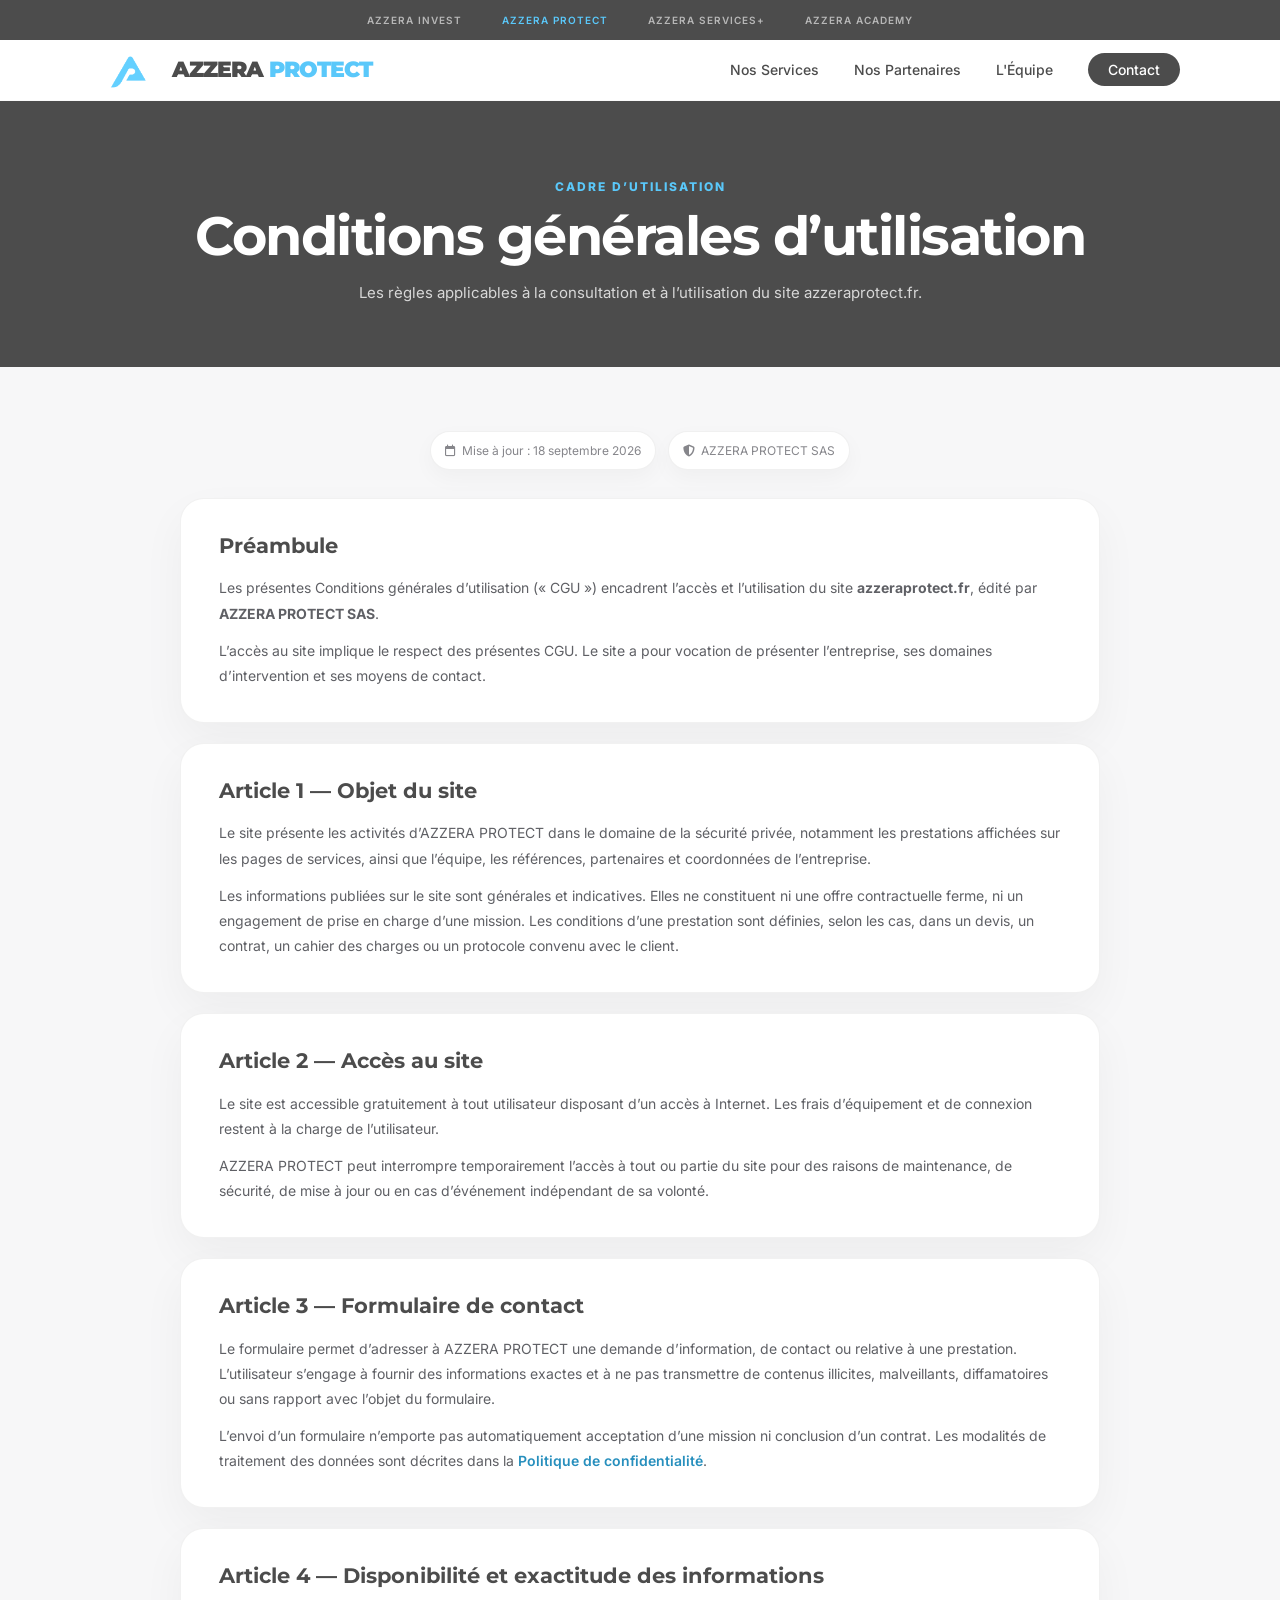
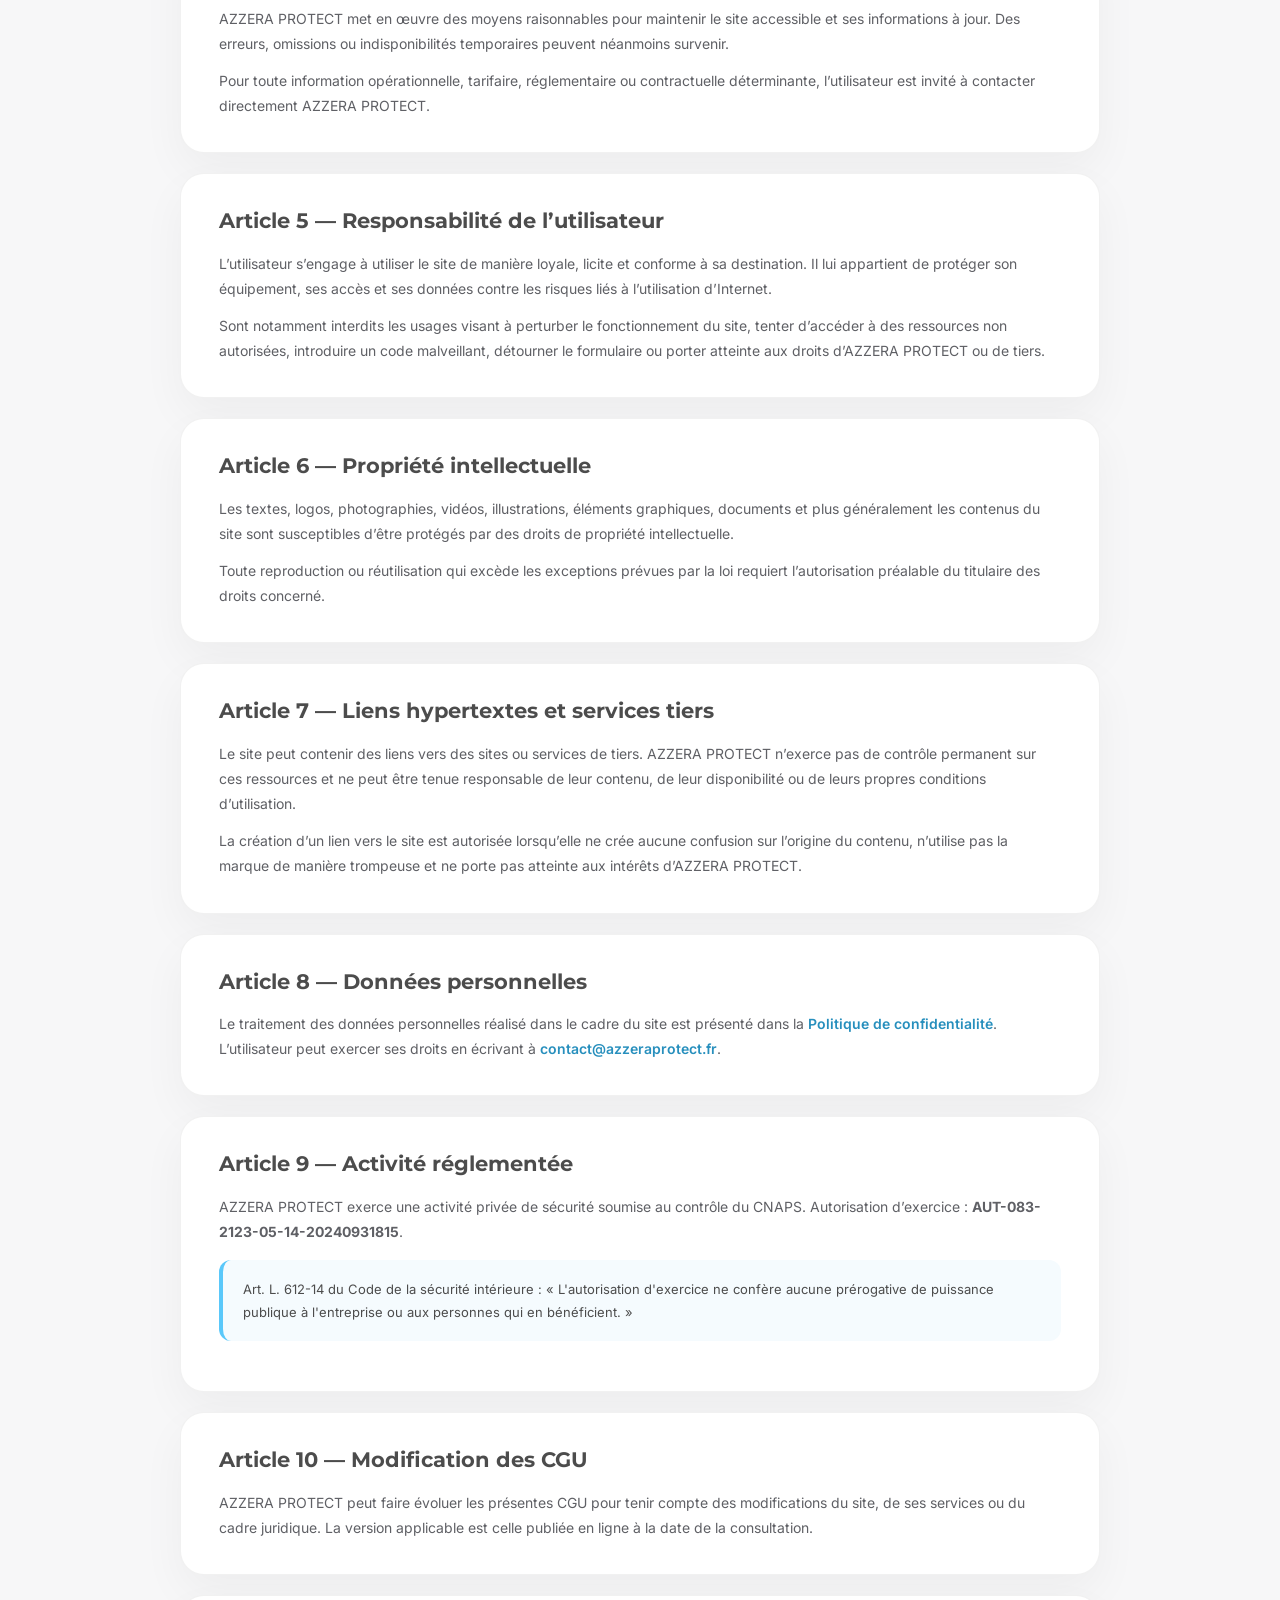
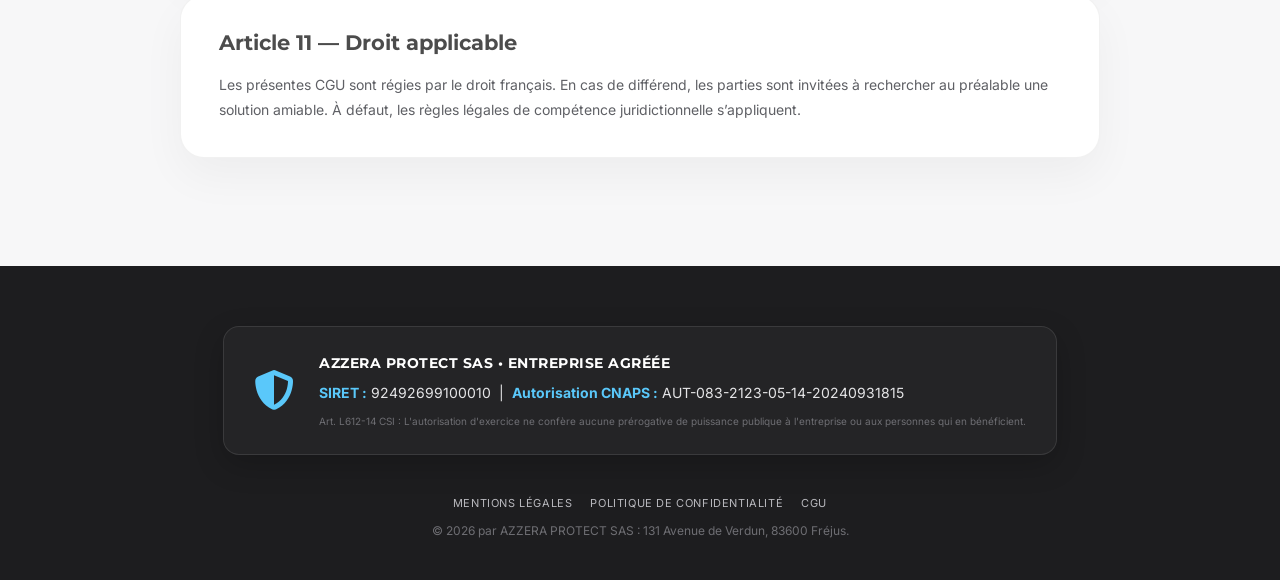
==== cgu.html @ c3b315dc "Add files via upload" ====
<!DOCTYPE html>
<html lang="fr">
<head>
    <meta charset="UTF-8">
    <meta name="viewport" content="width=device-width, initial-scale=1.0">
    <title>Conditions générales d’utilisation | Azzera Protect</title>
    <meta name="description" content="Conditions générales d’utilisation du site Azzera Protect et règles applicables à l’accès au site et au formulaire de contact.">
    <meta name="author" content="Azzera Protect">
    <meta name="robots" content="index, follow">
    <meta name="theme-color" content="#4c4c4c">
    <link rel="canonical" href="https://azzeraprotect.fr/cgu.html">
    <meta property="og:locale" content="fr_FR">
    <meta property="og:type" content="website">
    <meta property="og:site_name" content="Azzera Protect">
    <meta property="og:title" content="Conditions générales d’utilisation | Azzera Protect">
    <meta property="og:description" content="Conditions générales d’utilisation du site Azzera Protect et règles applicables à l’accès au site et au formulaire de contact.">
    <meta property="og:url" content="https://azzeraprotect.fr/cgu.html">
    <meta property="og:image" content="https://azzeraprotect.fr/img/logo-protect.png">
    <meta name="twitter:card" content="summary">
    <meta name="twitter:title" content="Conditions générales d’utilisation | Azzera Protect">
    <meta name="twitter:description" content="Conditions générales d’utilisation du site Azzera Protect et règles applicables à l’accès au site et au formulaire de contact.">

    <link rel="icon" type="image/png" href="img/favicon.png">
    <link rel="apple-touch-icon" href="img/favicon.png">
    <link rel="shortcut icon" href="img/favicon.png">
    <link rel="preconnect" href="https://fonts.googleapis.com">
    <link rel="preconnect" href="https://fonts.gstatic.com" crossorigin>
    <link href="https://fonts.googleapis.com/css2?family=Inter:wght@300;400;500;600&family=Montserrat:wght@700;800;900&display=swap" rel="stylesheet">
    <link rel="stylesheet" href="https://cdnjs.cloudflare.com/ajax/libs/font-awesome/6.4.0/css/all.min.css">
    <link rel="stylesheet" href="css/style.css">

    <style>
        .legal-hero{background:var(--azzera-gray);color:#fff;padding:72px 0 62px;text-align:center}
        .legal-hero .eyebrow{display:inline-block;color:var(--blue-protect);font-size:12px;font-weight:800;letter-spacing:2px;text-transform:uppercase;margin-bottom:12px}
        .legal-hero h2{font-family:var(--font-titles);font-size:clamp(32px,5vw,54px);line-height:1.05;letter-spacing:-1.5px;margin:0 0 16px}
        .legal-hero p{max-width:780px;margin:0 auto;color:rgba(255,255,255,.78);font-size:15px}
        .legal-main{background:#f7f7f8;padding:64px 0 88px}
        .legal-layout{max-width:980px;margin:0 auto}
        .legal-meta{display:flex;gap:12px;flex-wrap:wrap;justify-content:center;margin-bottom:28px}
        .legal-pill{background:#fff;border:1px solid rgba(0,0,0,.06);border-radius:999px;padding:9px 14px;font-size:12px;color:var(--apple-gray);box-shadow:0 8px 22px rgba(0,0,0,.035)}
        .legal-card{background:#fff;border:1px solid rgba(0,0,0,.055);border-radius:24px;padding:34px 38px;margin-bottom:20px;box-shadow:0 18px 45px rgba(0,0,0,.045)}
        .legal-card h3{font-family:var(--font-titles);font-size:21px;line-height:1.25;color:var(--apple-black);margin:0 0 16px}
        .legal-card h4{font-size:15px;color:var(--apple-black);margin:22px 0 8px}
        .legal-card p,.legal-card li{font-size:14px;color:#5f6065;line-height:1.8}
        .legal-card p+p{margin-top:12px}
        .legal-card ul{padding-left:20px;margin:10px 0}
        .legal-card a{color:#278fbd;text-decoration:none;font-weight:600}
        .legal-card a:hover{text-decoration:underline}
        .legal-highlight{border-left:4px solid var(--blue-protect);background:#f5fbfe;padding:18px 20px;border-radius:12px;margin:16px 0;color:#4c4c4c;font-size:13px;line-height:1.75}
        .legal-grid{display:grid;grid-template-columns:1fr 1fr;gap:16px}
        .legal-info{background:#fafafa;border-radius:16px;padding:18px 20px;border:1px solid rgba(0,0,0,.04)}
        .legal-info strong{display:block;font-size:11px;letter-spacing:1px;text-transform:uppercase;color:var(--apple-gray);margin-bottom:5px}
        .legal-info span,.legal-info a{font-size:14px;color:#4c4c4c;word-break:break-word}
        .legal-footer-links{display:flex;justify-content:center;gap:18px;flex-wrap:wrap;margin:16px 0 8px}
        .legal-footer-links a{color:#b8b8bd;text-decoration:none;font-size:11px;text-transform:uppercase;letter-spacing:.6px}
        .legal-footer-links a:hover{color:var(--blue-protect)}
        @media (max-width:760px){.legal-grid{grid-template-columns:1fr}.legal-card{padding:26px 22px}.legal-hero{padding:54px 0 48px}.legal-main{padding:42px 0 64px}}
    </style>


    <style>
        /* Liens légaux — finition premium sur toutes les pages */
        .legal-compliance .footer-links,
        .legal-links-pills {
            display: flex;
            justify-content: center;
            align-items: center;
            flex-wrap: wrap;
            gap: 12px;
            margin: 0 auto 34px;
        }

        .legal-compliance .footer-links a,
        .legal-links-pills a {
            display: inline-flex !important;
            align-items: center !important;
            justify-content: center !important;
            min-height: 44px;
            padding: 11px 20px !important;
            border: 1px solid rgba(255, 255, 255, 0.14) !important;
            border-radius: 999px !important;
            background: rgba(255, 255, 255, 0.055) !important;
            color: rgba(255, 255, 255, 0.86) !important;
            font-size: 13px !important;
            font-weight: 600 !important;
            letter-spacing: 0.15px !important;
            text-transform: none !important;
            text-decoration: none !important;
            box-shadow: 0 8px 24px rgba(0, 0, 0, 0.16) !important;
            -webkit-backdrop-filter: blur(12px);
            backdrop-filter: blur(12px);
            transition: transform .22s ease, border-color .22s ease,
                        background .22s ease, color .22s ease,
                        box-shadow .22s ease;
        }

        .legal-compliance .footer-links a:hover,
        .legal-links-pills a:hover {
            transform: translateY(-2px);
            border-color: rgba(90, 200, 250, 0.48) !important;
            background: rgba(90, 200, 250, 0.10) !important;
            color: #ffffff !important;
            box-shadow: 0 12px 28px rgba(0, 0, 0, 0.24),
                        0 0 0 1px rgba(90, 200, 250, 0.06) !important;
        }

        .legal-compliance .footer-links a:focus-visible,
        .legal-links-pills a:focus-visible {
            outline: 2px solid var(--blue-protect);
            outline-offset: 3px;
        }

        @media (max-width: 640px) {
            .legal-compliance .footer-links,
            .legal-links-pills {
                gap: 9px;
                margin-bottom: 28px;
            }

            .legal-compliance .footer-links a,
            .legal-links-pills a {
                width: 100%;
                max-width: 330px;
                padding: 11px 16px !important;
            }
        }
    </style>

</head>
<body>

    <nav class="topbar-corporate">
        <ul class="topbar-links">
            <li><a href="https://azzerainvest.fr">AZZERA INVEST</a></li>
            <li><a href="index.html" class="active">AZZERA PROTECT</a></li>
            <li><a href="https://azzeraservices.fr">AZZERA SERVICES+</a></li>
            <li><a href="https://azzera-academy.fr">AZZERA ACADEMY</a></li>
        </ul>
    </nav>
    <header class="main-header">
        <div class="container header-flex">
            <a class="logo" href="index.html" style="text-decoration:none;color:inherit;">
                <img src="img/logo-protect.png" alt="Logo Azzera Protect" class="header-logo">
                <h1>AZZERA <span>PROTECT</span></h1>
            </a>
            <nav class="main-nav">
                <ul>
                    <li><a href="services.html">Nos Services</a></li>
                    <li><a href="partenaires.html">Nos Partenaires</a></li>
                    <li><a href="equipe.html">L'Équipe</a></li>
                    <li><a href="contact.html" class="btn-contact-nav">Contact</a></li>
                </ul>
            </nav>
        </div>
    </header>

    <main>
        <section class="legal-hero">
            <div class="container">
                <span class="eyebrow">Cadre d’utilisation</span>
                <h2>Conditions générales d’utilisation</h2>
                <p>Les règles applicables à la consultation et à l’utilisation du site azzeraprotect.fr.</p>
            </div>
        </section>
        <section class="legal-main">
            <div class="container legal-layout">
                <div class="legal-meta">
                    <span class="legal-pill"><i class="fa-regular fa-calendar"></i>&nbsp; Mise à jour : 18 septembre 2026</span>
                    <span class="legal-pill"><i class="fa-solid fa-shield-halved"></i>&nbsp; AZZERA PROTECT SAS</span>
                </div>

                <section class="legal-card">
                    <h3>Préambule</h3>
                    <p>Les présentes Conditions générales d’utilisation (« CGU ») encadrent l’accès et l’utilisation du site <strong>azzeraprotect.fr</strong>, édité par <strong>AZZERA PROTECT SAS</strong>.</p>
                    <p>L’accès au site implique le respect des présentes CGU. Le site a pour vocation de présenter l’entreprise, ses domaines d’intervention et ses moyens de contact.</p>
                </section>

                <section class="legal-card">
                    <h3>Article 1 — Objet du site</h3>
                    <p>Le site présente les activités d’AZZERA PROTECT dans le domaine de la sécurité privée, notamment les prestations affichées sur les pages de services, ainsi que l’équipe, les références, partenaires et coordonnées de l’entreprise.</p>
                    <p>Les informations publiées sur le site sont générales et indicatives. Elles ne constituent ni une offre contractuelle ferme, ni un engagement de prise en charge d’une mission. Les conditions d’une prestation sont définies, selon les cas, dans un devis, un contrat, un cahier des charges ou un protocole convenu avec le client.</p>
                </section>

                <section class="legal-card">
                    <h3>Article 2 — Accès au site</h3>
                    <p>Le site est accessible gratuitement à tout utilisateur disposant d’un accès à Internet. Les frais d’équipement et de connexion restent à la charge de l’utilisateur.</p>
                    <p>AZZERA PROTECT peut interrompre temporairement l’accès à tout ou partie du site pour des raisons de maintenance, de sécurité, de mise à jour ou en cas d’événement indépendant de sa volonté.</p>
                </section>

                <section class="legal-card">
                    <h3>Article 3 — Formulaire de contact</h3>
                    <p>Le formulaire permet d’adresser à AZZERA PROTECT une demande d’information, de contact ou relative à une prestation. L’utilisateur s’engage à fournir des informations exactes et à ne pas transmettre de contenus illicites, malveillants, diffamatoires ou sans rapport avec l’objet du formulaire.</p>
                    <p>L’envoi d’un formulaire n’emporte pas automatiquement acceptation d’une mission ni conclusion d’un contrat. Les modalités de traitement des données sont décrites dans la <a href="politique-confidentialite.html">Politique de confidentialité</a>.</p>
                </section>

                <section class="legal-card">
                    <h3>Article 4 — Disponibilité et exactitude des informations</h3>
                    <p>AZZERA PROTECT met en œuvre des moyens raisonnables pour maintenir le site accessible et ses informations à jour. Des erreurs, omissions ou indisponibilités temporaires peuvent néanmoins survenir.</p>
                    <p>Pour toute information opérationnelle, tarifaire, réglementaire ou contractuelle déterminante, l’utilisateur est invité à contacter directement AZZERA PROTECT.</p>
                </section>

                <section class="legal-card">
                    <h3>Article 5 — Responsabilité de l’utilisateur</h3>
                    <p>L’utilisateur s’engage à utiliser le site de manière loyale, licite et conforme à sa destination. Il lui appartient de protéger son équipement, ses accès et ses données contre les risques liés à l’utilisation d’Internet.</p>
                    <p>Sont notamment interdits les usages visant à perturber le fonctionnement du site, tenter d’accéder à des ressources non autorisées, introduire un code malveillant, détourner le formulaire ou porter atteinte aux droits d’AZZERA PROTECT ou de tiers.</p>
                </section>

                <section class="legal-card">
                    <h3>Article 6 — Propriété intellectuelle</h3>
                    <p>Les textes, logos, photographies, vidéos, illustrations, éléments graphiques, documents et plus généralement les contenus du site sont susceptibles d’être protégés par des droits de propriété intellectuelle.</p>
                    <p>Toute reproduction ou réutilisation qui excède les exceptions prévues par la loi requiert l’autorisation préalable du titulaire des droits concerné.</p>
                </section>

                <section class="legal-card">
                    <h3>Article 7 — Liens hypertextes et services tiers</h3>
                    <p>Le site peut contenir des liens vers des sites ou services de tiers. AZZERA PROTECT n’exerce pas de contrôle permanent sur ces ressources et ne peut être tenue responsable de leur contenu, de leur disponibilité ou de leurs propres conditions d’utilisation.</p>
                    <p>La création d’un lien vers le site est autorisée lorsqu’elle ne crée aucune confusion sur l’origine du contenu, n’utilise pas la marque de manière trompeuse et ne porte pas atteinte aux intérêts d’AZZERA PROTECT.</p>
                </section>

                <section class="legal-card">
                    <h3>Article 8 — Données personnelles</h3>
                    <p>Le traitement des données personnelles réalisé dans le cadre du site est présenté dans la <a href="politique-confidentialite.html">Politique de confidentialité</a>. L’utilisateur peut exercer ses droits en écrivant à <a href="mailto:contact@azzeraprotect.fr">contact@azzeraprotect.fr</a>.</p>
                </section>

                <section class="legal-card">
                    <h3>Article 9 — Activité réglementée</h3>
                    <p>AZZERA PROTECT exerce une activité privée de sécurité soumise au contrôle du CNAPS. Autorisation d’exercice : <strong>AUT-083-2123-05-14-20240931815</strong>.</p>
                    <div class="legal-highlight">Art. L. 612-14 du Code de la sécurité intérieure : « L'autorisation d'exercice ne confère aucune prérogative de puissance publique à l'entreprise ou aux personnes qui en bénéficient. »</div>
                </section>

                <section class="legal-card">
                    <h3>Article 10 — Modification des CGU</h3>
                    <p>AZZERA PROTECT peut faire évoluer les présentes CGU pour tenir compte des modifications du site, de ses services ou du cadre juridique. La version applicable est celle publiée en ligne à la date de la consultation.</p>
                </section>

                <section class="legal-card">
                    <h3>Article 11 — Droit applicable</h3>
                    <p>Les présentes CGU sont régies par le droit français. En cas de différend, les parties sont invitées à rechercher au préalable une solution amiable. À défaut, les règles légales de compétence juridictionnelle s’appliquent.</p>
                </section>

            </div>
        </section>
    </main>

    <footer class="legal-compliance">
        <div class="official-badge-container">
            <div class="official-badge">
                <div class="badge-icon"><i class="fas fa-shield-halved"></i></div>
                <div class="badge-content">
                    <p class="badge-title">AZZERA PROTECT SAS • Entreprise Agréée</p>
                    <p class="badge-numbers"><strong>SIRET :</strong> 92492699100010 &nbsp;|&nbsp; <strong>Autorisation CNAPS :</strong> AUT-083-2123-05-14-20240931815</p>
                    <p class="small-text">Art. L612-14 CSI : L'autorisation d'exercice ne confère aucune prérogative de puissance publique à l'entreprise ou aux personnes qui en bénéficient.</p>
                </div>
            </div>
        </div>
        <div class="legal-footer-links">
            <a href="mentions-legales.html">Mentions légales</a>
            <a href="politique-confidentialite.html">Politique de confidentialité</a>
            <a href="cgu.html">CGU</a>
        </div>
        <div class="compliance-inner"><p>&copy; 2026 par AZZERA PROTECT SAS : 131 Avenue de Verdun, 83600 Fréjus.</p></div>
    </footer>

</body>
</html>
---- css/style.css ----
/* --- VARIABLES ET BASES --- */
:root {
    --blue-protect: #5AC8FA;
    --azzera-gray: #4c4c4c; 
    --apple-black: #4c4c4c; 
    --navy-black: #4c4c4c;  
    --apple-gray: #86868b;
    --apple-bg-light: #fafafa;
    --white: #ffffff;
    --font-main: 'Inter', -apple-system, sans-serif;
    --font-titles: 'Montserrat', sans-serif;
    --transition-fast: all 0.2s cubic-bezier(0.4, 0, 0.2, 1);
    --transition-mid: all 0.4s cubic-bezier(0.4, 0, 0.2, 1);
    --transition-slow: all 0.8s cubic-bezier(0.4, 0, 0.2, 1);
}

* {
    margin: 0;
    padding: 0;
    box-sizing: border-box;
}

html {
    scroll-behavior: smooth;
    overflow-x: hidden;
}

body {
    font-family: var(--font-main);
    color: var(--apple-black);
    background-color: var(--white);
    line-height: 1.6;
    -webkit-font-smoothing: antialiased;
    overflow-x: hidden;
}

.container {
    max-width: 1140px;
    margin: 0 auto;
    padding: 0 30px;
}

.text-center {
    text-align: center;
}

section {
    scroll-margin-top: 90px;
    position: relative;
}

/* --- TYPOGRAPHIES & TITRES MODERNES --- */
.modern-heading {
    text-align: center;
    margin-bottom: 60px;
}

.heading-subtitle {
    display: block;
    font-size: 13px;
    font-weight: 700;
    text-transform: uppercase;
    letter-spacing: 2px;
    color: var(--blue-protect);
    margin-bottom: 8px;
}

.section-heading, .section-title {
    font-family: var(--font-titles);
    font-size: clamp(28px, 4vw, 38px);
    font-weight: 800;
    color: var(--apple-black);
    letter-spacing: -0.5px;
    margin-bottom: 0;
}

/* --- ANIMATIONS --- */
@keyframes fadeInUp {
    from { opacity: 0; transform: translateY(20px); }
    to { opacity: 1; transform: translateY(0); }
}

.fade-in-up {
    opacity: 0;
    animation: fadeInUp 0.8s cubic-bezier(0.4, 0, 0.2, 1) forwards;
}

.delay-1 { animation-delay: 0.2s; }
.delay-2 { animation-delay: 0.4s; }
.delay-3 { animation-delay: 0.6s; }

/* --- NAVIGATION CORPORATE --- */
.topbar-corporate {
    background: var(--azzera-gray); 
    padding: 12px 0;
    font-size: 10px;
    font-weight: 600;
    letter-spacing: 1px;
}

.topbar-flex {
    display: flex;
    justify-content: center;
}

.topbar-links {
    display: flex;
    justify-content: center;
    list-style: none;
    gap: 40px;
}

.topbar-links a {
    color: rgba(255, 255, 255, 0.6);
    text-decoration: none;
    transition: var(--transition-mid);
}

.topbar-links a:hover, .topbar-links a.active {
    color: var(--blue-protect);
}

/* --- HEADER PRINCIPAL --- */
.main-header {
    background: rgba(255, 255, 255, 0.7);
    backdrop-filter: blur(20px);
    position: sticky;
    top: 0;
    z-index: 1000;
    border-bottom: 1px solid rgba(0,0,0,0.02);
}

.header-flex {
    height: 60px;
    display: flex;
    justify-content: space-between;
    align-items: center;
}

.logo {
    display: flex;
    align-items: center;
    gap: 12px;
}

.header-logo {
    max-height: 60px;
    width: auto;
    object-fit: contain;
}

.logo h1 {
    font-family: var(--font-titles);
    font-weight: 900;
    font-size: 22px;
    letter-spacing: -1px;
}

.logo span {
    color: var(--blue-protect);
}

.main-nav ul {
    display: flex;
    list-style: none;
    gap: 35px;
    align-items: center;
}

.main-nav a {
    text-decoration: none;
    color: var(--apple-black);
    font-size: 14px;
    font-weight: 500;
    transition: var(--transition-mid);
}

.main-nav a:hover, .main-nav a.active {
    color: var(--blue-protect);
}

.btn-contact-nav {
    background: var(--apple-black);
    color: white !important;
    padding: 8px 20px;
    border-radius: 20px;
}

/* --- HERO SECTIONS --- */
.hero-section {
    height: 95vh; 
    background-color: var(--azzera-gray); 
    display: flex;
    align-items: center;
    justify-content: center;
    color: var(--white);
    text-align: center;
}

.internal-hero {
    height: 45vh;
    background: var(--azzera-gray); 
    display: flex;
    align-items: center;
    justify-content: center;
    color: var(--white);
    border-bottom: 1px solid rgba(0,0,0,0.1);
}

.hero-video-wrapper {
    position: absolute;
    top: 0;
    left: 0;
    width: 100%;
    height: 100%;
    overflow: hidden;
    z-index: 1;
}

.hero-video-wrapper video {
    min-width: 100%;
    min-height: 100%;
    width: auto;
    height: auto;
    position: absolute;
    top: 50%;
    left: 50%;
    transform: translate(-50%, -50%);
    object-fit: cover;
}

.hero-overlay {
    position: absolute;
    top: 0;
    left: 0;
    width: 100%;
    height: 100%;
    background: rgba(76, 76, 76, 0.6); 
    z-index: 2;
}

.hero-content {
    position: relative;
    z-index: 3;
}

.hero-title {
    font-family: var(--font-titles);
    font-size: clamp(40px, 8vw, 72px);
    font-weight: 900;
    line-height: 1.1;
    margin-bottom: 15px;
    letter-spacing: -1.5px;
}

.hero-subtitle {
    font-size: clamp(18px, 3vw, 26px);
    font-weight: 300;
    color: #f0f0f0;
}

/* --- CIBLAGE CLIENT --- */
.hero-target-container {
    margin-top: 40px;
    display: flex;
    flex-direction: column;
    align-items: center;
    gap: 15px;
}

.target-label {
    font-size: 14px;
    font-weight: 600;
    color: #f0f0f0;
    text-transform: uppercase;
    letter-spacing: 2px;
}

.target-buttons {
    display: flex;
    gap: 20px;
    flex-wrap: wrap;
    justify-content: center;
}

.btn-target {
    display: flex;
    align-items: center;
    gap: 10px;
    background: rgba(255, 255, 255, 0.1);
    backdrop-filter: blur(10px);
    border: 1px solid rgba(255, 255, 255, 0.2);
    color: var(--white);
    padding: 12px 25px;
    border-radius: 30px;
    text-decoration: none;
    font-weight: 500;
    font-size: 15px;
    transition: var(--transition-mid);
}

.btn-target i {
    color: var(--blue-protect); 
    font-size: 18px;
    transition: var(--transition-mid);
}

.btn-target:hover {
    background: var(--white); 
    color: var(--apple-black); 
    transform: translateY(-5px); 
    box-shadow: 0 10px 20px rgba(0,0,0,0.2), 0 0 20px rgba(90, 200, 250, 0.3); 
    border-color: var(--white);
}

/* --- STATS SECTION --- */
.stats-section {
    background: var(--azzera-gray); 
    padding: 100px 0;
    border-top: 1px solid rgba(0,0,0,0.1);
    z-index: 1;
}

.stats-grid {
    display: grid;
    grid-template-columns: repeat(3, 1fr);
    gap: 40px;
    text-align: center;
}

.stat-item {
    background: rgba(255, 255, 255, 0.05);
    border: 1px solid rgba(255, 255, 255, 0.1);
    border-radius: 24px;
    padding: 50px 20px;
    transition: var(--transition-mid);
    backdrop-filter: blur(10px);
}

.stat-item:hover {
    transform: translateY(-12px);
    background: rgba(255, 255, 255, 0.1);
    border-color: rgba(90, 200, 250, 0.4);
    box-shadow: 0 20px 40px rgba(0, 0, 0, 0.2), 0 0 25px rgba(90, 200, 250, 0.2);
}

.stat-number {
    display: block;
    font-family: var(--font-titles);
    font-size: clamp(40px, 6vw, 56px);
    font-weight: 900;
    color: var(--blue-protect);
    margin-bottom: 10px;
    transition: var(--transition-mid);
}

.stat-item:hover .stat-number {
    transform: scale(1.1);
    text-shadow: 0 0 20px rgba(90, 200, 250, 0.5);
}

.stat-label {
    font-size: 11px;
    font-weight: 600;
    letter-spacing: 2px;
    color: #e0e0e0;
    transition: var(--transition-mid);
}

.stat-item:hover .stat-label {
    color: var(--white);
}

/* --- SERVICES CARDS --- */
.services-section {
    padding: 100px 0;
    background: linear-gradient(var(--white), var(--apple-bg-light));
}

.services-grid {
    display: flex;
    flex-wrap: wrap;
    justify-content: center;
    gap: 30px;
}

.service-card {
    background: var(--white);
    padding: 50px 40px;
    border-radius: 24px;
    transition: var(--transition-mid);
    border: 1px solid rgba(0,0,0,0.02);
    flex: 1 1 320px;
    max-width: 370px;
    text-align: center;
    box-shadow: 0 10px 30px rgba(0,0,0,0.01);
}

.service-card:hover {
    transform: translateY(-10px) scale(1.02);
    box-shadow: 0 20px 50px rgba(0,0,0,0.05);
    border-color: rgba(90, 200, 250, 0.1);
}

.card-icon {
    font-size: 48px;
    margin-bottom: 25px;
    color: var(--blue-protect);
    transition: var(--transition-mid);
}

.service-card:hover .card-icon {
    transform: scale(1.1);
    filter: brightness(1.1);
}

.service-card h4 {
    font-size: 20px;
    margin-bottom: 12px;
    font-weight: 700;
    letter-spacing: -0.2px;
}

.service-card p {
    color: var(--apple-gray);
    font-size: 16px;
    line-height: 1.5;
}

/* --- TEAM SECTION (LÀ OÙ SE TROUVE LE CORRECTIF) --- */
.team-section {
    padding: 100px 0;
    background: var(--apple-bg-light);
    border-top: 1px solid rgba(0,0,0,0.03);
}

.team-grid {
    display: flex;
    flex-wrap: wrap;
    justify-content: center;
    gap: 40px;
}

.team-card {
    background: var(--white);
    padding: 40px 30px;
    border-radius: 28px;
    transition: var(--transition-mid);
    border: 1px solid rgba(0,0,0,0.03);
    flex: 1 1 280px;
    max-width: 340px;
    text-align: center;
    box-shadow: 0 10px 40px rgba(0,0,0,0.03);
}

.team-card:hover {
    transform: translateY(-12px);
    box-shadow: 0 25px 60px rgba(0,0,0,0.08);
    border-color: rgba(90, 200, 250, 0.2);
}

/* --- CORRECTIF IMAGE ÉQUIPE --- */
.team-photo-wrapper {
    width: 160px; /* Taille fixe du cercle */
    height: 160px; /* Taille fixe du cercle */
    margin: 0 auto 25px auto;
    border-radius: 50%; /* Force la forme ronde */
    overflow: hidden; /* COUPE tout ce qui dépasse du cercle ! */
    border: 4px solid var(--apple-bg-light);
    box-shadow: 0 8px 25px rgba(0,0,0,0.08);
    position: relative;
    background-color: #f0f0f0; /* Fond neutre au cas où */
}

/* Force l'image à se recadrer dans le cercle */
.team-photo-wrapper img, .team-photo {
    width: 100%;
    height: 100%;
    object-fit: cover; /* C'est cette ligne qui empêche la déformation */
    object-position: top; /* Centre l'image sur le haut (le visage) */
    display: block;
}
/* --------------------------------- */

.team-card h4, .team-name {
    font-size: 20px;
    margin-bottom: 5px;
    font-weight: 700;
    letter-spacing: -0.5px;
    color: var(--apple-black);
}

.team-card .team-title {
    color: var(--blue-protect);
    font-size: 15px;
    font-weight: 600;
    margin-bottom: 5px;
}

.team-card .team-desc {
    color: var(--apple-gray);
    font-size: 13px;
    font-weight: 400;
    line-height: 1.4;
}

/* ==========================================
   SECTION AVIS CLIENTS GOOGLE
   ========================================== */
.reviews-section {
    padding: 100px 0;
    background: var(--white);
}

.reviews-grid {
    display: grid;
    grid-template-columns: repeat(auto-fit, minmax(260px, 1fr));
    gap: 30px;
}

.review-card {
    background: var(--apple-bg-light);
    border: 1px solid rgba(0,0,0,0.03);
    border-radius: 22px;
    padding: 30px;
    box-shadow: 0 5px 20px rgba(0,0,0,0.01);
    transition: all 0.4s cubic-bezier(0.4, 0, 0.2, 1);
}

.review-card:hover {
    transform: translateY(-8px);
    background: var(--white);
    box-shadow: 0 20px 40px rgba(0,0,0,0.06);
    border-color: rgba(90, 200, 250, 0.2);
}

.review-header {
    display: flex;
    align-items: center;
    gap: 15px;
    margin-bottom: 15px;
    position: relative;
}

.review-avatar-text {
    width: 44px;
    height: 44px;
    background: var(--azzera-gray);
    color: white;
    border-radius: 50%;
    display: flex;
    align-items: center;
    justify-content: center;
    font-weight: 700;
    font-size: 18px;
}

.review-meta h4 {
    font-size: 15px;
    font-weight: 700;
    color: var(--apple-black);
}

.review-date {
    font-size: 12px;
    color: var(--apple-gray);
    display: block;
}

.review-google-icon {
    position: absolute;
    right: 0;
    top: 50%;
    transform: translateY(-50%);
    color: #ea4335; 
    font-size: 18px;
}

.review-stars {
    color: #fbbc05; 
    font-size: 13px;
    margin-bottom: 15px;
}

.review-text {
    font-size: 14px;
    color: #4c4c4c;
    line-height: 1.6;
    font-style: italic;
}

/* --- PAGE DÉTAIL DES SERVICES --- */
.detailed-services { padding: 100px 0; background: var(--apple-bg-light); }
.service-row { display: flex; align-items: center; gap: 80px; margin-bottom: 120px; }
.service-row.reverse { flex-direction: row-reverse; }
.service-text { flex: 1; }
.service-text h3 { font-family: var(--font-titles); font-size: 36px; font-weight: 800; margin-bottom: 20px; letter-spacing: -1px; }
.service-text p { color: var(--apple-gray); font-size: 18px; line-height: 1.7; margin-bottom: 30px; }
.service-list { list-style: none; }
.service-list li { font-size: 16px; font-weight: 500; margin-bottom: 15px; display: flex; align-items: center; gap: 15px; }
.service-list i { color: var(--blue-protect); font-size: 20px; }
.service-visual { flex: 1; display: flex; justify-content: center; }
.visual-glass { width: 380px; height: 380px; background: var(--white); border-radius: 40px; display: flex; align-items: center; justify-content: center; box-shadow: 0 20px 60px rgba(0,0,0,0.06); border: 1px solid rgba(0,0,0,0.03); transition: var(--transition-slow); }
.visual-glass i { font-size: 120px; color: var(--blue-protect); transition: var(--transition-mid); }
.service-row:hover .visual-glass { transform: translateY(-15px); box-shadow: 0 30px 70px rgba(90, 200, 250, 0.15); }
.service-row:hover .visual-glass i { transform: scale(1.1); }
.cta-banner { background: var(--blue-protect); padding: 80px 0; color: var(--white); text-align: center; }
.cta-banner h2 { font-family: var(--font-titles); font-size: 36px; margin-bottom: 15px; }
.cta-banner p { font-size: 18px; margin-bottom: 30px; opacity: 0.9; }
.btn-primary { display: inline-block; background: var(--apple-black); color: var(--white); padding: 16px 40px; border-radius: 30px; text-decoration: none; font-weight: 700; transition: var(--transition-mid); }
.btn-primary:hover { background: var(--white); color: var(--apple-black); transform: scale(1.05); }

/* --- PARTENAIRES LOGOS --- */
.partners-section { padding: 100px 0; background: var(--white); border-top: 1px solid rgba(0,0,0,0.03); text-align: center; }
.partners-logo-grid { display: flex; flex-wrap: wrap; justify-content: center; align-items: center; gap: 50px; margin-top: 40px; }
.partners-logo-grid img { height: auto; max-height: 85px; max-width: 150px; object-fit: contain; filter: grayscale(100%) opacity(0.6); transition: var(--transition-mid); }
.partners-logo-grid img:hover { filter: grayscale(0%) opacity(1); transform: scale(1.05); }

/* --- CONTACT --- */
.contact-section { padding: 100px 0; }
.contact-card { background: var(--white); border: 1px solid rgba(0,0,0,0.02); border-radius: 28px; padding: 60px; display: flex; justify-content: space-between; align-items: center; box-shadow: 0 10px 40px rgba(0,0,0,0.01); }
.contact-info h3 { font-size: 30px; margin-bottom: 15px; font-weight: 700; letter-spacing: -0.5px; }
.emergency-cta { text-align: right; }
.emergency-label { font-weight: 700; color: var(--apple-gray); margin-bottom: 8px; font-size: 12px; letter-spacing: 1px; }
.btn-emergency { display: inline-block; background: var(--blue-protect); color: white; text-decoration: none; padding: 15px 40px; border-radius: 30px; font-weight: 800; transition: var(--transition-mid); }
.btn-emergency:hover { filter: brightness(1.1); transform: scale(1.05); box-shadow: 0 5px 20px rgba(90, 200, 250, 0.3); }

/* --- RÉSEAUX SOCIAUX --- */
.social-bar { background-color: var(--blue-protect); padding: 40px 0; text-align: center; }
.social-icons { display: flex; justify-content: center; gap: 20px; flex-wrap: wrap; }
.social-icons a { display: flex; align-items: center; justify-content: center; width: 50px; height: 50px; border: 2px solid var(--white); border-radius: 50%; color: var(--white); font-size: 20px; text-decoration: none; transition: var(--transition-fast); }
.social-icons a:hover { background-color: var(--white); color: var(--blue-protect); transform: translateY(-5px); }

/* --- FOOTER & COMPLIANCE --- */
.legal-compliance { background: #1d1d1f; color: var(--white); padding: 60px 0 40px 0; text-align: center; }
.official-badge-container { display: flex; justify-content: center; margin-bottom: 40px; }
.official-badge { background: rgba(255, 255, 255, 0.03); border: 1px solid rgba(255, 255, 255, 0.1); border-radius: 16px; padding: 25px 30px; display: flex; align-items: center; gap: 25px; max-width: 850px; text-align: left; box-shadow: 0 10px 30px rgba(0,0,0,0.2); transition: var(--transition-mid); }
.official-badge:hover { transform: translateY(-8px); box-shadow: 0 20px 50px rgba(0,0,0,0.4); border-color: rgba(90, 200, 250, 0.4); background: rgba(255, 255, 255, 0.06); }
.badge-icon { font-size: 40px; color: var(--blue-protect); transition: var(--transition-mid); }
.official-badge:hover .badge-icon { transform: scale(1.15); filter: brightness(1.2); }
.badge-title { font-family: var(--font-titles); color: var(--white); font-weight: 700; font-size: 14px; margin-bottom: 8px; letter-spacing: 0.5px; text-transform: uppercase; }
.badge-numbers { color: #e5e5e7; font-size: 14px; margin-bottom: 10px; }
.badge-numbers strong { color: var(--blue-protect); }
.badge-content .small-text { color: #6e6e73; font-size: 10px; margin-top: 0; line-height: 1.5; }
.compliance-inner p { color: #6e6e73; font-size: 12px; }

/* ==========================================
   CARROUSEL ÉQUIPE (Page equipe.html)
   ========================================== */
.carousel-section { padding: 80px 0; background: var(--apple-bg-light); }
.carousel-container { position: relative; max-width: 1000px; margin: 0 auto; background: var(--white); border-radius: 30px; box-shadow: 0 20px 60px rgba(0,0,0,0.06); padding: 60px; border: 1px solid rgba(0,0,0,0.03); }
.carousel-slide { display: none; opacity: 0; transition: opacity 0.5s ease; }
.carousel-slide.fade-in { opacity: 1; }
.carousel-content-wrapper { display: flex; align-items: center; gap: 60px; }
.carousel-image-col { flex: 0 0 350px; display: flex; justify-content: center; }
.carousel-image-col img { width: 300px; height: 400px; object-fit: cover; border-radius: 20px; box-shadow: 0 15px 35px rgba(0,0,0,0.1); border: 5px solid var(--white); }
.carousel-text-col { flex: 1; }
.carousel-role { color: var(--blue-protect); font-size: 14px; font-weight: 700; text-transform: uppercase; letter-spacing: 2px; margin-bottom: 10px; }
.carousel-name { font-family: var(--font-titles); font-size: 42px; font-weight: 800; color: var(--apple-black); margin-bottom: 25px; line-height: 1.1; letter-spacing: -1px; }
.carousel-desc p { color: var(--apple-gray); font-size: 16px; line-height: 1.7; margin-bottom: 20px; }
.carousel-desc strong { color: var(--apple-black); font-size: 18px; }
.carousel-desc ul { list-style: none; margin-top: 25px; }
.carousel-desc ul li { font-size: 15px; color: var(--apple-black); font-weight: 500; margin-bottom: 12px; display: flex; align-items: center; gap: 12px; }
.carousel-desc ul i { color: var(--blue-protect); font-size: 14px; }
.carousel-btn { cursor: pointer; position: absolute; top: 50%; transform: translateY(-50%); width: 50px; height: 50px; background: var(--white); color: var(--apple-black); border: none; border-radius: 50%; font-size: 18px; box-shadow: 0 5px 15px rgba(0,0,0,0.1); transition: var(--transition-mid); z-index: 10; display: flex; align-items: center; justify-content: center; }
.carousel-btn:hover { background: var(--blue-protect); color: var(--white); box-shadow: 0 8px 25px rgba(90, 200, 250, 0.4); }
.prev-btn { left: -25px; } .next-btn { right: -25px; }
.carousel-dots { text-align: center; margin-top: 40px; }
.dot { cursor: pointer; height: 10px; width: 10px; margin: 0 8px; background-color: #d2d2d7; border-radius: 50%; display: inline-block; transition: var(--transition-mid); }
.dot:hover, .dot.active { background-color: var(--blue-protect); transform: scale(1.3); }

/* ==========================================
   LE MOT DU PRÉSIDENT (Page equipe.html)
   ========================================== */
.edito-section { padding: 80px 0 20px 0; background: var(--apple-bg-light); }
.edito-box { max-width: 900px; margin: 0 auto; background: var(--white); padding: 60px 80px; border-radius: 30px; box-shadow: 0 15px 50px rgba(0,0,0,0.04); border: 1px solid rgba(0,0,0,0.03); position: relative; text-align: center; }
.edito-icon { font-size: 45px; color: rgba(90, 200, 250, 0.2); position: absolute; top: 40px; left: 45px; }
.edito-title { font-family: var(--font-titles); font-size: 26px; font-weight: 800; color: var(--apple-black); margin-bottom: 35px; letter-spacing: -0.5px; }
.edito-content p { font-size: 17px; line-height: 1.8; color: #444; margin-bottom: 20px; text-align: justify; }
.edito-highlight { font-weight: 600; color: var(--apple-black) !important; font-size: 19px !important; text-align: center !important; margin-top: 30px; }
.edito-signature { margin-top: 40px; border-top: 1px solid #f0f0f0; padding-top: 30px; display: flex; flex-direction: column; align-items: center; }
.edito-signature strong { font-family: var(--font-titles); font-size: 22px; color: var(--apple-black); letter-spacing: -0.5px; }
.edito-signature span { color: var(--blue-protect); font-size: 14px; font-weight: 600; text-transform: uppercase; letter-spacing: 2px; margin-top: 5px; }

/* ==========================================
   PAGE NOS PARTENAIRES (partenaires.html)
   ========================================== */
.partners-page-section { padding: 80px 0 120px 0; background: var(--apple-bg-light); }
.category-title { text-align: center; font-family: var(--font-titles); font-size: 28px; font-weight: 800; color: var(--apple-black); letter-spacing: -0.5px; margin-top: 60px; margin-bottom: 10px; }
.category-title:first-child { margin-top: 0; }
.category-desc { text-align: center; color: var(--apple-gray); max-width: 700px; margin: 0 auto 40px auto; font-size: 16px; line-height: 1.6; }
.divider { height: 1px; background: rgba(0, 0, 0, 0.05); max-width: 400px; margin: 60px auto; }
.testimonial-block { background: var(--white); max-width: 800px; margin: 80px auto 0 auto; padding: 50px 60px; border-radius: 24px; text-align: center; box-shadow: 0 15px 40px rgba(0,0,0,0.03); border: 1px solid rgba(0,0,0,0.02); position: relative; transition: var(--transition-mid); }
.testimonial-block:hover { transform: translateY(-5px); box-shadow: 0 25px 50px rgba(0,0,0,0.06); border-color: rgba(90, 200, 250, 0.2); }
.quote-icon { font-size: 40px; color: rgba(90, 200, 250, 0.2); margin-bottom: 20px; }
.testimonial-text { font-size: 20px; font-style: italic; font-weight: 500; color: var(--apple-black); line-height: 1.6; margin-bottom: 25px; }
.testimonial-author { font-size: 15px; font-weight: 700; color: var(--apple-black); text-transform: uppercase; letter-spacing: 1px; }
.testimonial-author span { color: var(--blue-protect); font-weight: 600; }

/* ==========================================
   ANIMATIONS ET RELIEF - PAGE CONTACT
   ========================================== */
.contact-form-section { padding: 80px 0; background: var(--apple-bg-light); }
.contact-grid-layout { display: flex; gap: 50px; align-items: flex-start; }
.contact-sidebar { flex: 1; display: flex; flex-direction: column; gap: 30px; }
.info-item { display: flex; gap: 20px; align-items: center; background: var(--white); padding: 25px; border-radius: 20px; border: 1px solid transparent; box-shadow: 0 5px 15px rgba(0,0,0,0.02); cursor: pointer; transition: all 0.4s cubic-bezier(0.4, 0, 0.2, 1); }
.info-item:hover { transform: translateY(-10px); box-shadow: 0 20px 40px rgba(0, 0, 0, 0.1); border-color: rgba(90, 200, 250, 0.3); }
.info-item:hover i { background: var(--blue-protect); color: var(--white); transform: scale(1.1); transition: all 0.3s ease; }
.info-item i { font-size: 24px; color: var(--blue-protect); background: var(--apple-bg-light); width: 60px; height: 60px; display: flex; align-items: center; justify-content: center; border-radius: 50%; }
.info-item h4 { margin-bottom: 5px; font-weight: 700; }
.info-item p { color: var(--apple-gray); font-size: 15px; }
.form-card { flex: 2; background: var(--white); padding: 50px; border-radius: 30px; box-shadow: 0 20px 60px rgba(0,0,0,0.05); transition: all 0.5s cubic-bezier(0.4, 0, 0.2, 1); }
.form-card:hover { transform: translateY(-5px); box-shadow: 0 30px 70px rgba(0, 0, 0, 0.1); }
.form-group { margin-bottom: 25px; }
.form-group label { display: block; font-weight: 600; margin-bottom: 8px; font-size: 14px; color: var(--apple-black); }
.form-group input, .form-group select, .form-group textarea { width: 100%; padding: 15px 20px; border-radius: 12px; border: 1px solid #e5e5e7; background: #fbfbfd; font-family: inherit; font-size: 15px; transition: var(--transition-mid); }
.form-group input:focus, .form-group textarea:focus { outline: none; border-color: var(--blue-protect); background: var(--white); }
.btn-submit { width: 100%; background: var(--azzera-gray); color: var(--white); padding: 18px; border-radius: 12px; border: none; font-weight: 700; font-size: 16px; cursor: pointer; transition: all 0.3s cubic-bezier(0.4, 0, 0.2, 1); }
.btn-submit:hover { filter: brightness(1.1); transform: scale(1.02); box-shadow: 0 10px 20px rgba(90, 200, 250, 0.3); }

/* --- RESPONSIVE GENERAL --- */
@media (max-width: 900px) {
    .carousel-content-wrapper { flex-direction: column; text-align: center; gap: 40px; }
    .carousel-image-col { flex: 1; }
    .carousel-image-col img { height: 300px; width: 250px; }
    .carousel-desc ul li { justify-content: center; }
    .prev-btn { left: 10px; right: auto; } .next-btn { right: 10px; }
    .carousel-container { padding: 40px 20px; }
    .contact-grid-layout { flex-direction: column; }
    .form-card { padding: 30px; }
}

@media (max-width: 768px) {
    .container { padding: 0 20px; }
    .stats-grid, .team-grid { grid-template-columns: 1fr; gap: 30px; }
    .main-nav ul { display: none; }
    .contact-card { flex-direction: column; text-align: center; padding: 40px; }
    .emergency-cta { text-align: center; margin-top: 30px; }
    .target-buttons { flex-direction: column; width: 100%; align-items: center; }
    .official-badge { flex-direction: column; text-align: center; padding: 20px; }
    .service-row, .service-row.reverse { flex-direction: column; text-align: center; gap: 40px; }
    .service-list li { justify-content: center; }
    .visual-glass { width: 100%; max-width: 300px; height: 300px; margin: 0 auto; }
    .edito-box { padding: 40px 30px; }
    .edito-icon { top: 25px; left: 25px; font-size: 30px; }
    .edito-content p { text-align: left; }
    .testimonial-block { padding: 40px 30px; }
    .testimonial-text { font-size: 17px; }
}
/* --- EFFET HOVER BLUE AZZERA POUR TOPBAR --- */
.topbar-links a {
    transition: all 0.3s ease !important;
}

.topbar-links a:hover {
    /* Utilise la couleur exacte de ton bleu Azzera ici */
    color: #5AC8FA !important; 
    /* L'effet de lumière (glow) devient de la même couleur que le texte */
    text-shadow: 0 0 10px rgba(0, 150, 255, 0.6); 
}
/* --- MODULE CARTE ÉQUIPE VIDÉO 3D --- */

.team-card {
    background-color: transparent;
    width: 320px; /* Largeur de la carte */
    height: 450px; /* Hauteur de la carte */
    perspective: 1000px; /* Crée l'effet de profondeur 3D */
    margin: 20px auto;
    cursor: pointer;
}

/* Le conteneur interne qui va tourner */
.team-card-inner {
    position: relative;
    width: 100%;
    height: 100%;
    text-align: center;
    transition: transform 0.8s cubic-bezier(0.4, 0.0, 0.2, 1);
    transform-style: preserve-3d;
}

/* La classe ajoutée par le Javascript au clic */
.team-card.is-flipped .team-card-inner {
    transform: rotateY(180deg);
}

/* Styles communs aux deux faces */
.team-card-front, .team-card-back {
    position: absolute;
    width: 100%;
    height: 100%;
    -webkit-backface-visibility: hidden; /* Cache le dos de la face */
    backface-visibility: hidden;
    border-radius: 28px; /* Bords arrondis type Apple */
    overflow: hidden;
    box-shadow: 0 10px 30px rgba(0,0,0,0.1);
}

/* --- FACE AVANT (PHOTO) --- */
.team-card-front {
    background-color: #fff;
}

.team-card-front img {
    width: 100%;
    height: 100%;
    object-fit: cover;
}

/* Filtre assombri au survol et icône Play */
.play-overlay {
    position: absolute;
    top: 0; left: 0; right: 0; bottom: 0;
    background: rgba(0,0,0,0.3);
    display: flex;
    flex-direction: column;
    justify-content: center;
    align-items: center;
    color: white;
    opacity: 0;
    transition: all 0.3s ease;
}

.team-card:hover .play-overlay {
    opacity: 1; /* Apparaît quand on passe la souris */
}

.play-overlay i {
    font-size: 50px;
    margin-bottom: 10px;
    text-shadow: 0 4px 10px rgba(0,0,0,0.5);
}

.play-overlay span {
    font-weight: 600;
    font-family: 'Montserrat', sans-serif;
    letter-spacing: 1px;
}

/* Bandeau avec le nom en bas de la photo */
.team-info {
    position: absolute;
    bottom: 0;
    width: 100%;
    background: linear-gradient(to top, rgba(0,0,0,0.9), transparent);
    padding: 30px 20px 20px 20px;
    color: white;
    text-align: left;
}

.team-info h4 {
    font-family: 'Montserrat', sans-serif;
    font-size: 1.2rem;
    margin-bottom: 5px;
}

.team-info p {
    font-size: 13px;
    color: #ccc;
    text-transform: uppercase;
    letter-spacing: 1px;
}

/* --- FACE ARRIÈRE (VIDÉO) --- */
.team-card-back {
    background-color: #000;
    transform: rotateY(180deg); /* Place cette face à l'envers par défaut */
}

.team-card-back video {
    width: 100%;
    height: 100%;
    object-fit: cover; /* La vidéo remplit toute la carte sans se déformer */
    border-radius: 28px;
}
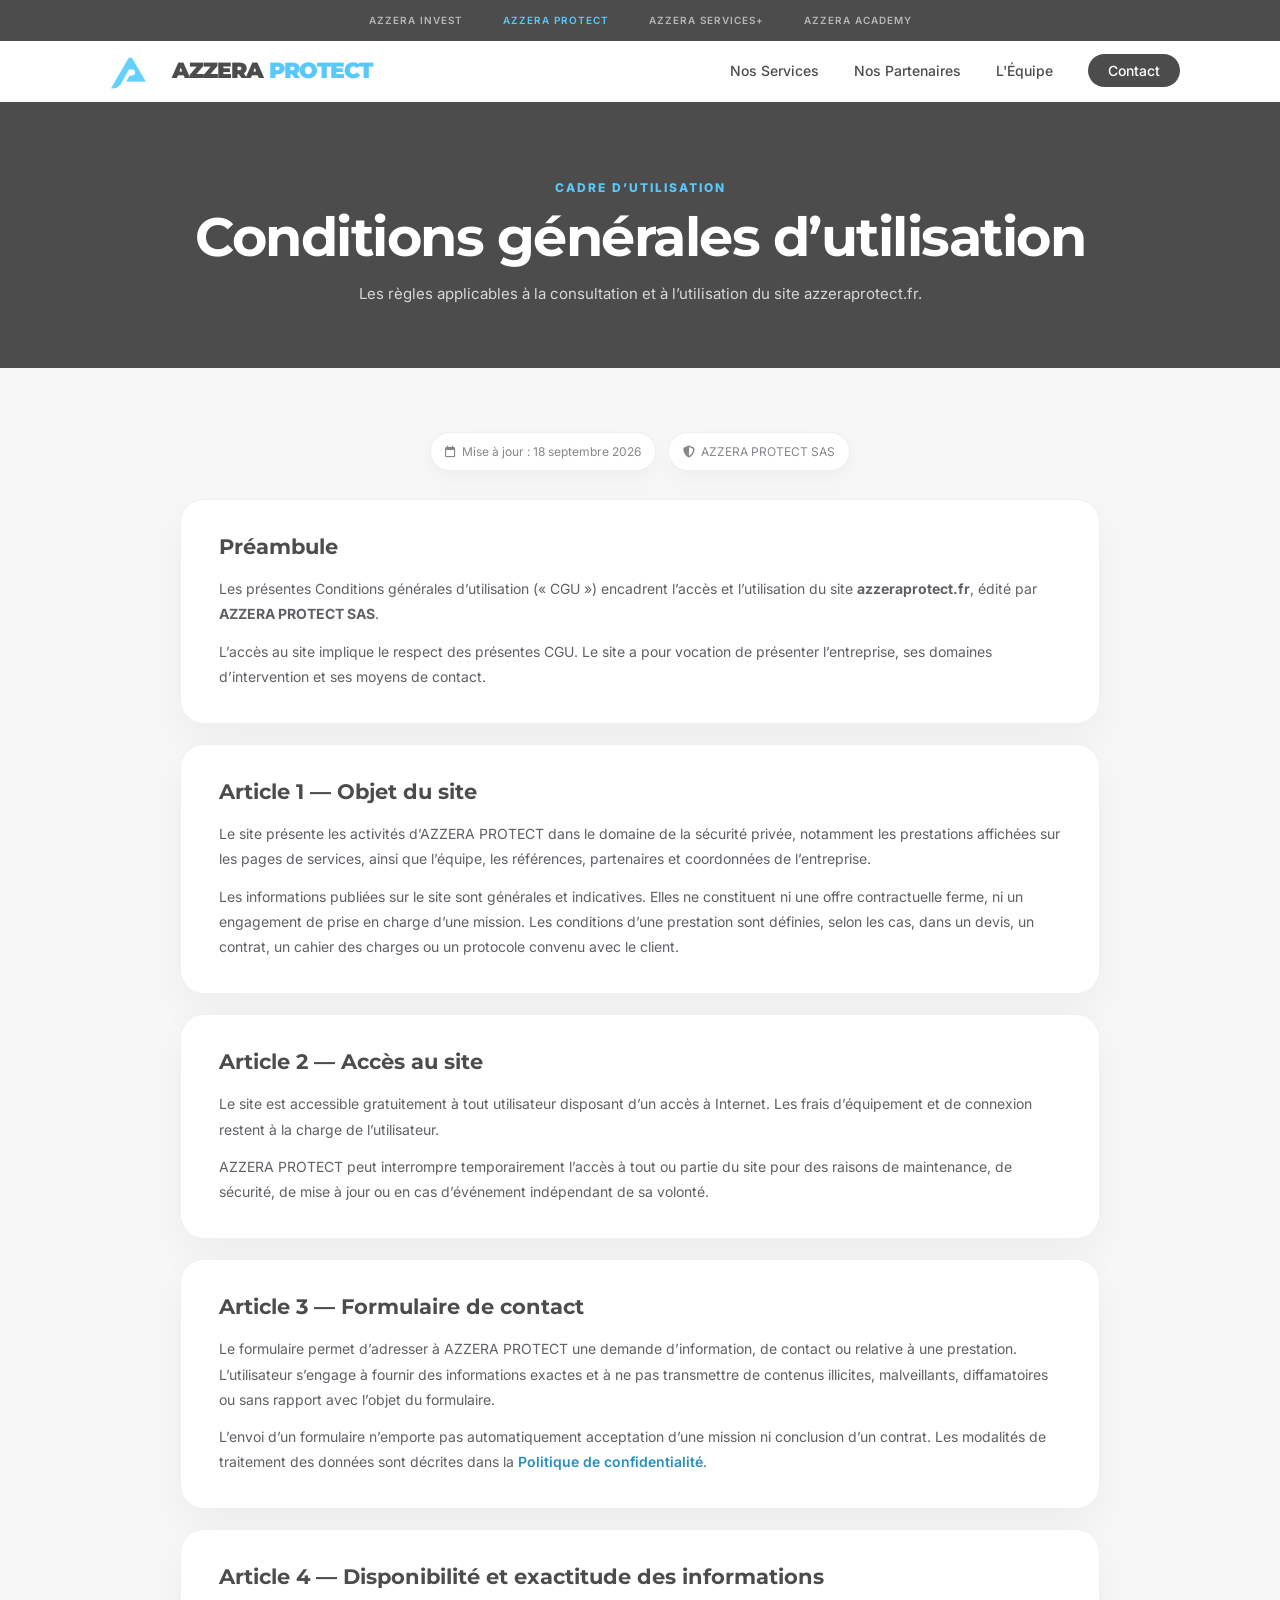
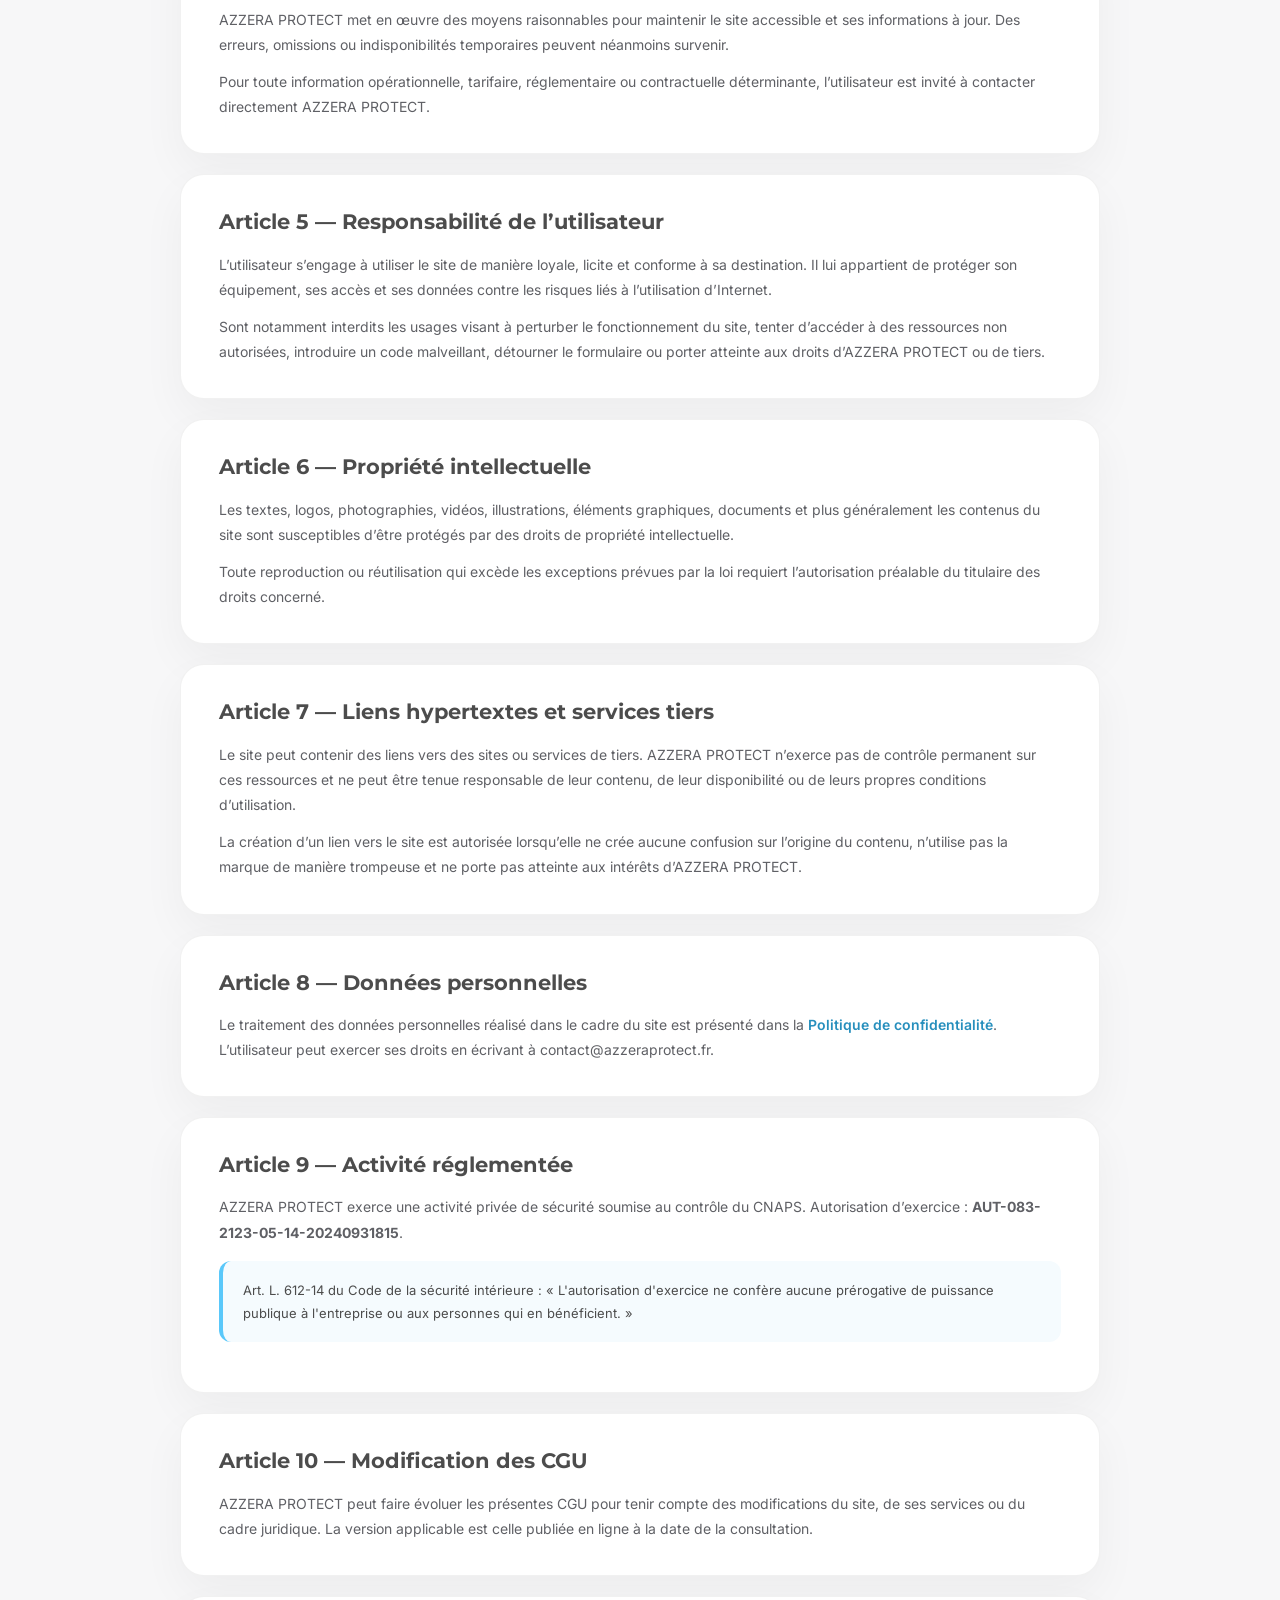
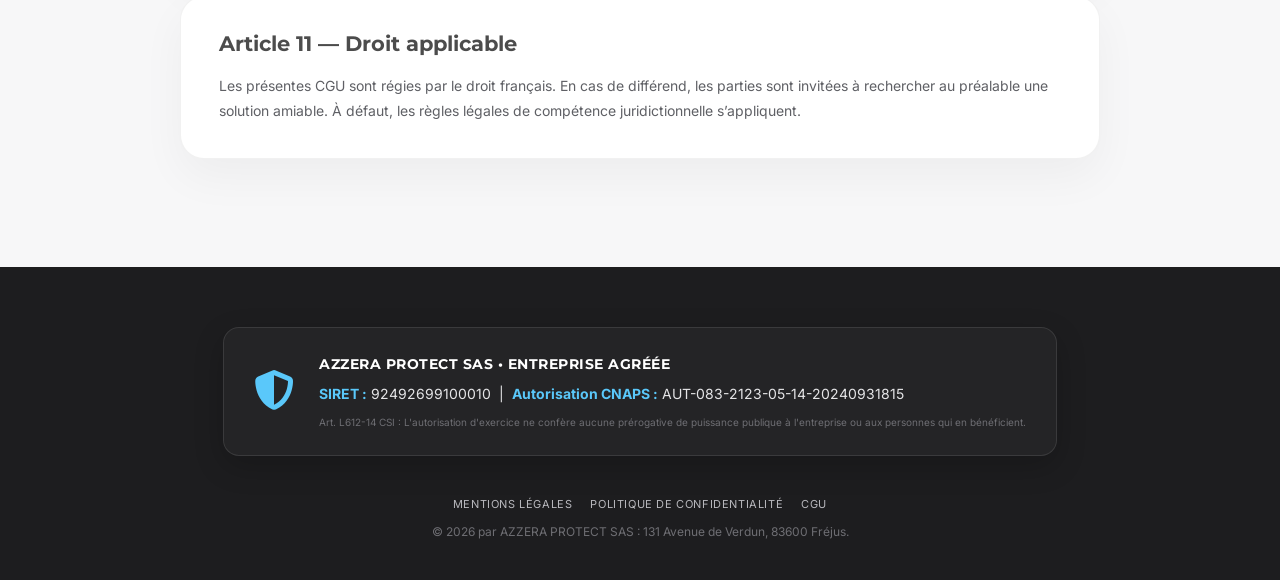
==== commit 38a6bd02: "Add files via upload" ====
--- a/cgu.html
+++ b/cgu.html
@@ -2,6 +2,7 @@
 <html lang="fr">
 <head>
     <meta charset="UTF-8">
+    <meta name="format-detection" content="telephone=no">
     <meta name="viewport" content="width=device-width, initial-scale=1.0">
     <title>Conditions générales d’utilisation | Azzera Protect</title>
     <meta name="description" content="Conditions générales d’utilisation du site Azzera Protect et règles applicables à l’accès au site et au formulaire de contact.">
--- a/css/style.css
+++ b/css/style.css
@@ -22,7 +22,7 @@
 
 html {
     scroll-behavior: smooth;
-    overflow-x: hidden;
+    overflow-x: clip;
 }
 
 body {
@@ -31,7 +31,7 @@
     background-color: var(--white);
     line-height: 1.6;
     -webkit-font-smoothing: antialiased;
-    overflow-x: hidden;
+    overflow-x: clip;
 }
 
 .container {
@@ -124,6 +124,7 @@
 .main-header {
     background: rgba(255, 255, 255, 0.7);
     backdrop-filter: blur(20px);
+    position: -webkit-sticky;
     position: sticky;
     top: 0;
     z-index: 1000;
@@ -733,7 +734,6 @@
 @media (max-width: 768px) {
     .container { padding: 0 20px; }
     .stats-grid, .team-grid { grid-template-columns: 1fr; gap: 30px; }
-    .main-nav ul { display: none; }
     .contact-card { flex-direction: column; text-align: center; padding: 40px; }
     .emergency-cta { text-align: center; margin-top: 30px; }
     .target-buttons { flex-direction: column; width: 100%; align-items: center; }
@@ -872,4 +872,108 @@
     height: 100%;
     object-fit: cover; /* La vidéo remplit toute la carte sans se déformer */
     border-radius: 28px;
-}+}
+
+/* --- RESPONSIVE TOPBAR IDENTIQUE AZZERA SERVICES+ --- */
+@media (max-width: 768px) {
+    .topbar-links {
+        gap: 15px;
+        flex-wrap: wrap;
+        padding: 0 10px;
+    }
+
+    .topbar-links a {
+        font-size: 9px;
+    }
+}
+
+
+/* =========================================================
+   HEADER MOBILE COMPLET — ALIGNÉ SUR AZZERA SERVICES+
+   La barre corporate reste visible, puis le logo et le menu
+   Nos Services / Nos Partenaires / L'Équipe / Contact suivent.
+   ========================================================= */
+@media (max-width: 768px) {
+    .main-header {
+        height: auto !important;
+        padding: 15px 0;
+    }
+
+    .header-flex {
+        height: auto !important;
+        flex-direction: column;
+        justify-content: center;
+        gap: 15px;
+        padding: 0 10px;
+    }
+
+    .logo {
+        flex-direction: column;
+        gap: 5px;
+        text-align: center;
+    }
+
+    .logo a {
+        flex-direction: column !important;
+        gap: 5px !important;
+        text-align: center;
+    }
+
+    .header-logo,
+    .logo img {
+        max-height: 60px !important;
+        width: auto;
+    }
+
+    .logo h1 {
+        font-size: 18px;
+        margin: 0;
+    }
+
+    .main-nav {
+        width: 100%;
+    }
+
+    .main-nav ul {
+        display: flex !important;
+        flex-wrap: wrap;
+        justify-content: center;
+        align-items: center;
+        gap: 12px;
+        padding: 0 0 5px 0;
+        margin: 0;
+    }
+
+    .main-nav a {
+        font-size: 13px;
+        white-space: nowrap;
+    }
+
+    .btn-contact-nav {
+        padding: 7px 16px;
+    }
+}
+
+
+/* --- iOS / Safari : neutraliser les liens automatiques bleus --- */
+a[href^="tel:"],
+a[href^="mailto:"],
+a[href^="sms:"],
+a[x-apple-data-detectors],
+.x-apple-data-detectors,
+*[x-apple-data-detectors] {
+    color: inherit !important;
+    text-decoration: none !important;
+    font: inherit !important;
+    font-size: inherit !important;
+    font-weight: inherit !important;
+    line-height: inherit !important;
+}
+
+/* Les liens restent cliquables, mais sans casser la charte visuelle */
+a[href^="tel:"]:hover,
+a[href^="mailto:"]:hover,
+a[href^="sms:"]:hover {
+    color: inherit !important;
+    text-decoration: none !important;
+}
